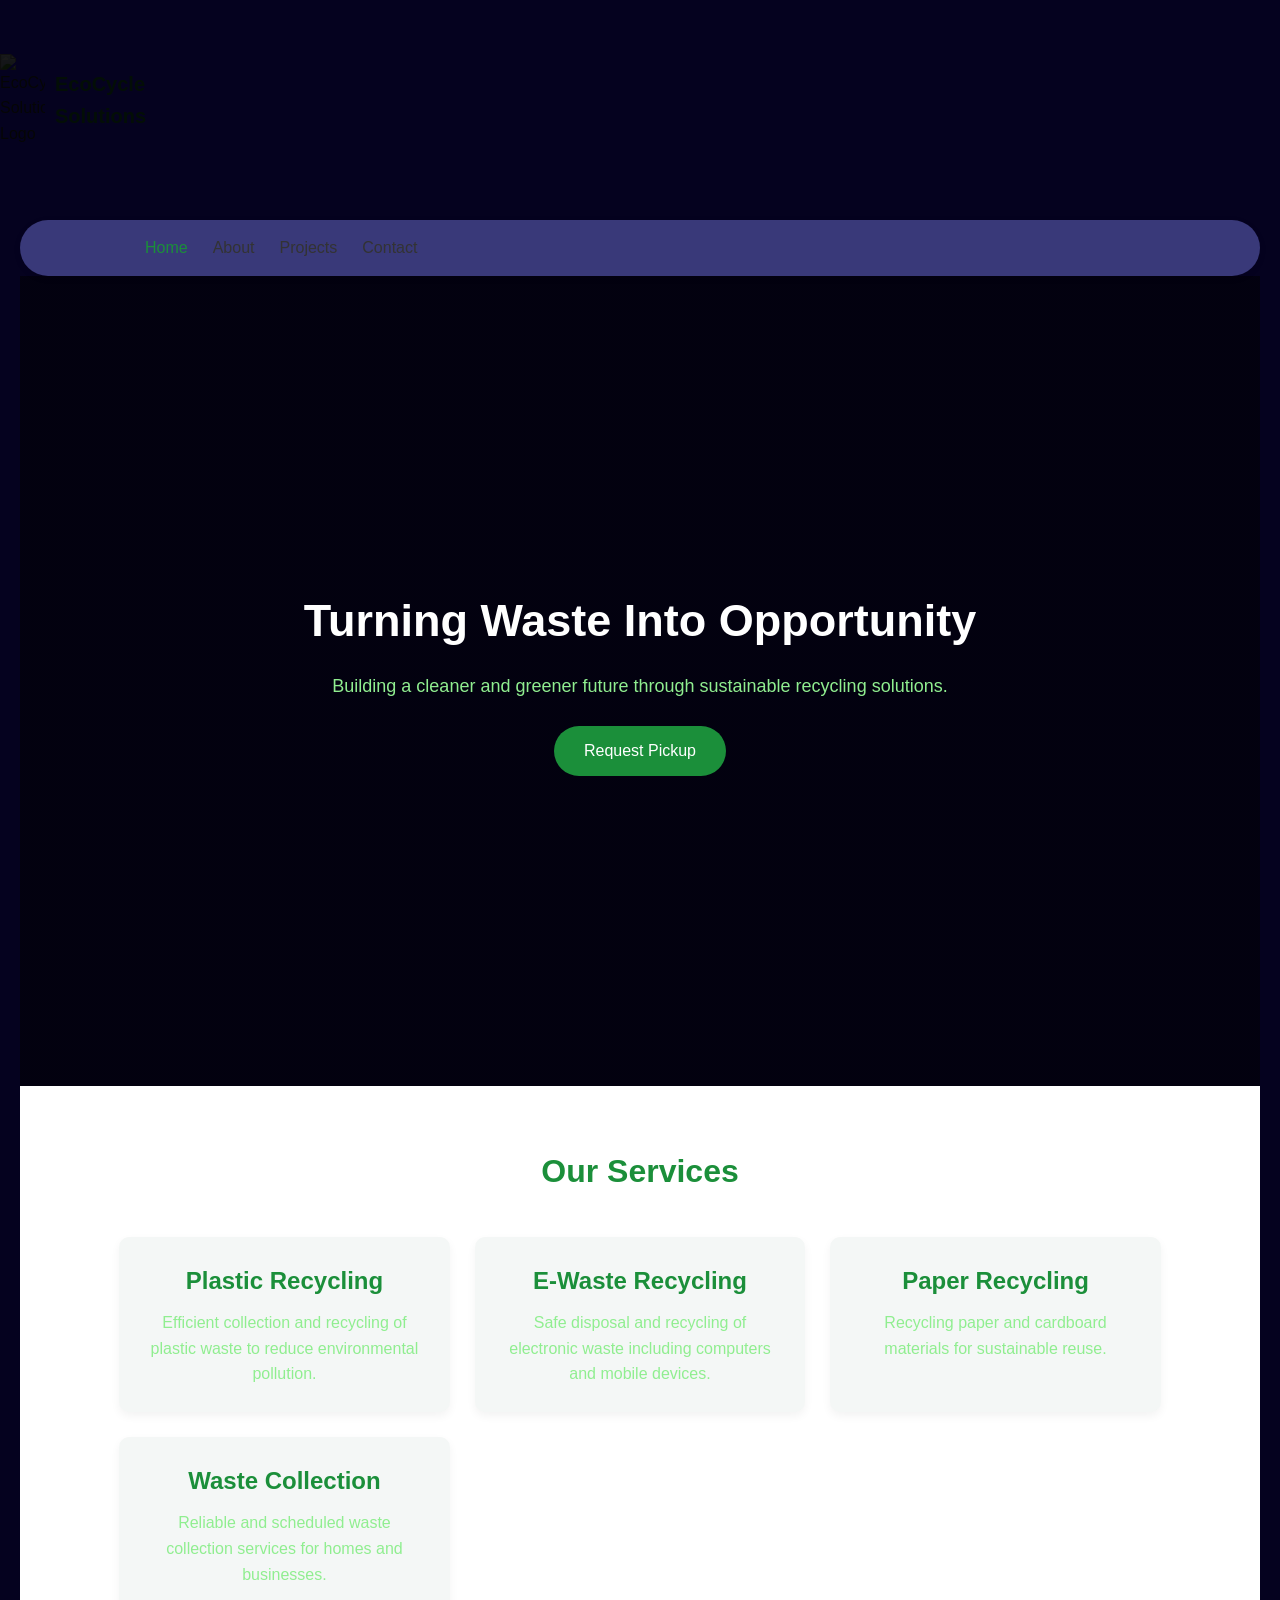
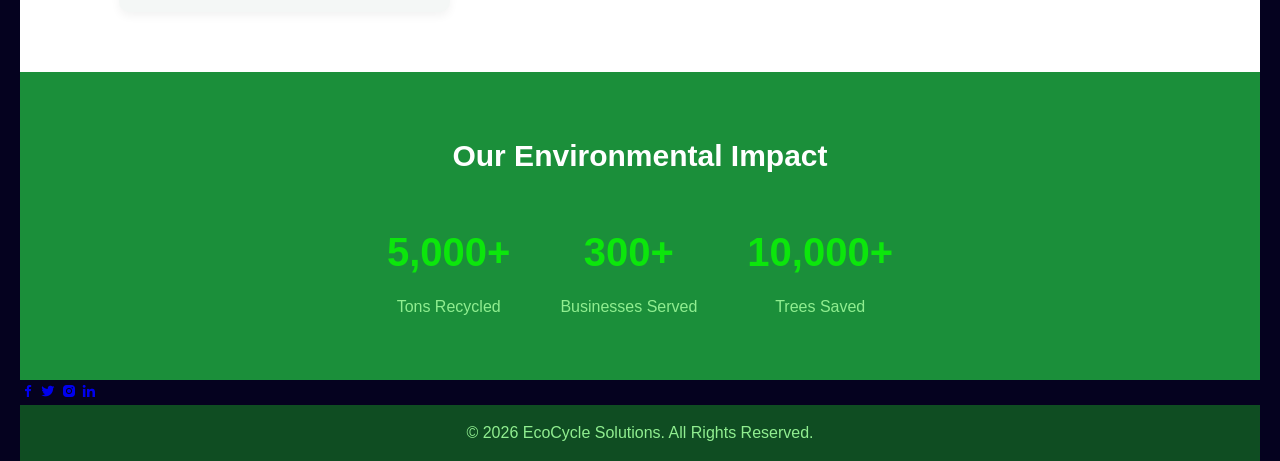
==== index.html @ cea78b7d "Ecocycle solutions group website" ====
<!DOCTYPE html>
<html lang="en">
    <head>
        <meta charset="UTF-8">
    <title>EcoCycle Solutions | Home</title>
    <meta name="viewport" content="width=device-width, initial-scale=1.0">
<link rel="stylesheet" href="style.css">
 <link href="https://unpkg.com/boxicons@2.1.4/css/boxicons.min.css" rel="stylesheet">
    <link rel="stylesheet" href="style.css">
    </head>
<Body>
     <div class="logo">
            <img src="logo.png" alt="EcoCycle Solutions Logo">
            <h1>EcoCycle Solutions</h1>
        </div>
        <header>
    <nav>
            <ul>
                <li><a href="index.html" class="active">Home</a></li>
                <li><a href="about.html">About</a></li>
                <li><a href="projects.html">Projects</a></li>
                <li><a href="contact.html">Contact</a></li>
            </ul>
        </nav>
     </header>
       <main>
          <section class="hero">
        <div class="hero-content">
            <h2>Turning Waste Into Opportunity</h2>
            <p>Building a cleaner and greener future through sustainable recycling solutions.</p>
            <a href="contact.html" class="btn">Request Pickup</a>
        </div>
    </section>

    <!-- Services Section -->
    <section class="services">
        <h2>Our Services</h2>
        <div class="service-container">

            <div class="service-card">
                <h3>Plastic Recycling</h3>
                <p>Efficient collection and recycling of plastic waste to reduce environmental pollution.</p>
            </div>

            <div class="service-card">
                <h3>E-Waste Recycling</h3>
                <p>Safe disposal and recycling of electronic waste including computers and mobile devices.</p>
            </div>

            <div class="service-card">
                <h3>Paper Recycling</h3>
                <p>Recycling paper and cardboard materials for sustainable reuse.</p>
            </div>

            <div class="service-card">
                <h3>Waste Collection</h3>
                <p>Reliable and scheduled waste collection services for homes and businesses.</p>
            </div>

        </div>
    </section>

    <!-- Impact Section -->
    <section class="impact">
        <h2>Our Environmental Impact</h2>
        <div class="impact-stats">
            <div>
                <h3>5,000+</h3>
                <p>Tons Recycled</p>
            </div>

            <div>
                <h3>300+</h3>
                <p>Businesses Served</p>
            </div>

            <div>
                <h3>10,000+</h3>
                <p>Trees Saved</p>
            </div>
        </div>
    </section>

                    
                <div class="social-media">
                    <a href="#"><i class='bx bxl-facebook'></i></a>
                      <a href="#"><i class='bx bxl-twitter'></i></a>
                        <a href="#"><i class='bx bxl-instagram-alt'></i></a>
                          <a href="#"><i class='bx bxl-linkedin'></i></a>
                
  <footer>
        <p>&copy; 2026 EcoCycle Solutions. All Rights Reserved.</p>
    </footer>                    
            </section>

            


        </main>
    
</Body>
</html>
---- style.css ----
/* Reset */
* {
    margin: 0;
    padding: 0;
    box-sizing: border-box;
    font-family: 'Segoe UI', sans-serif;
}

/* Body */
body {
    line-height: 1.6;
    background-color: #f4f7f6;
    color: #333;
}

/* Header */
header {
    display: flex;
    justify-content: space-between;
    align-items: center;
    padding: 15px 8%;
    background: #ffffff;
    box-shadow: 0 2px 8px rgba(0,0,0,0.05);
    position: sticky;
    top: 0;
    z-index: 1000;
}

.logo {
    display: flex;
    align-items: center;
}

.logo img {
    width: 45px;
    margin-right: 10px;
}

.logo h1 {
    font-size: 20px;
    color: #1b8f3a;
}

nav ul {
    list-style: none;
    display: flex;
}

nav ul li {
    margin-left: 25px;
}

nav ul li a {
    text-decoration: none;
    color: #333;
    font-weight: 500;
    transition: 0.3s;
}

nav ul li a:hover,
nav ul li a.active {
    color: #1b8f3a;
}

/* Hero Section */
.hero {
    height: 90vh;
    background: linear-gradient(rgba(0,0,0,0.5), rgba(0,0,0,0.5)),
                url('https://images.unsplash.com/photo-1581091870627-3b5de7a63a3d') center/cover no-repeat;
    display: flex;
    justify-content: center;
    align-items: center;
    text-align: center;
    color: white;
    padding: 20px;
}

.hero-content h2 {
    font-size: 45px;
    margin-bottom: 15px;
}

.hero-content p {
    font-size: 18px;
    margin-bottom: 25px;
}

.btn {
    display: inline-block;
    padding: 12px 30px;
    background: #1b8f3a;
    color: white;
    text-decoration: none;
    border-radius: 30px;
    transition: 0.3s;
}

.btn:hover {
    background: #14692b;
}

/* Services */
.services {
    padding: 60px 8%;
    text-align: center;
    background: #ffffff;
}

.services h2 {
    margin-bottom: 40px;
    font-size: 32px;
    color: #1b8f3a;
}

.service-container {
    display: grid;
    grid-template-columns: repeat(auto-fit, minmax(250px, 1fr));
    gap: 25px;
}

.service-card {
    background: #f4f7f6;
    padding: 25px;
    border-radius: 10px;
    transition: 0.3s;
    box-shadow: 0 4px 10px rgba(0,0,0,0.05);
}

.service-card:hover {
    transform: translateY(-8px);
}

.service-card h3 {
    margin-bottom: 10px;
    color: #1b8f3a;
}

.impact {
    padding: 60px 8%;
    background: #1b8f3a;
    color: white;
    text-align: center;
}

.impact h2 {
    margin-bottom: 40px;
    font-size: 30px;
}

.impact-stats {
    display: flex;
    justify-content: center;
    gap: 50px;
    flex-wrap: wrap;
}

.impact-stats div h3 {
    font-size: 40px;
    margin-bottom: 10px;
}

footer {
    background: #0f4d22;
    color: white;
    text-align: center;
    padding: 15px;
}

@media (max-width: 768px) {
    .hero-content h2 {
        font-size: 30px;
    }

    header {
        flex-direction: column;
    }

    nav ul {
        margin-top: 10px;
    }

    .impact-stats {
        flex-direction: column;
        gap: 25px;
    }
}
*{
    font-family: sans-serif;
}
body{
    background-color: rgb(5, 2, 31);
}
main{
    margin-left: 20px;
    margin-right: 20px;
}
.logo{
    width: 200px;
    height: 200px;
transition: all 0.5ms ease-in-out;
filter: brightness(10%);
}
.logo:hover{
    size-adjust: 50cm;
    filter: brightness(200%);

}
nav{
    display: flex;
    align-items: center;
    margin-right: 50px;
    margin-left: 50px;
    gap: 20px;

}

header{
    display: flex;
    justify-content: space-between;
    align-items: center;
    background-color: rgb(57, 57, 121);
    margin-right: 20px;
    margin-left: 20px;
    margin-top: 20px;
    border-radius: 40px;
    padding-left: 50px;
    padding-right: 50px;


}
.nav{
    color: rgb(8, 199, 224);
    text-decoration: none;
    transition: all 0.4s ease-in-out;


}
.contact-button:hover{
    background-color: rgb(23, 126, 211);
}
.contact-button{
    background-color: rgb(211, 25, 164);
    color:rgb(4, 16, 51);
    padding: 10px 20px;
    border-radius: 10px;
    text-decoration: none;
    transition: all 0.5s ease-in-out;
}
.nav:hover{
    text-decoration: solid;
border-radius: 10px;
padding-right: 20px;
padding-left: 20px;
}
#menu-icon{
    font-size: 3.6rem;
    color: var(--text-color);
    display: none;
}

 #projects-title{
    color: rgb(138, 177, 67);
    text-align: center;
    margin-top: 50px;
    font-size: 3rem;
    font-weight: 20px;
}

h3{
    color: rgb(12, 230, 12);
    font-size: 1.5rem;
}

p{
    color: lightgreen;
}

.project-image{
    border-radius: 500px;
    width: 20vw;
    float:left;
    margin-right: 10px;
}

.project-content{
    display: flex;
    flex-direction: row;
}

.project-card{
    border: 5px solid transparent;
    border-color: green;
    margin: 30px;
    background-color: darkgray;
    border-radius: 50px;
    padding: 15px;
}

.project-card:hover{
    transform: scale(1.05);
    box-shadow: 0 10px 20px 0 rgba(0, 255, 0, 0.5);
    cursor: pointer;
    transition: all 0.3s ease-in-out;
    background-color: green;
    p{
        color: white;
    }
    h3{
        color: white;
    }
}
---- style.css ----
/* Reset */
* {
    margin: 0;
    padding: 0;
    box-sizing: border-box;
    font-family: 'Segoe UI', sans-serif;
}

/* Body */
body {
    line-height: 1.6;
    background-color: #f4f7f6;
    color: #333;
}

/* Header */
header {
    display: flex;
    justify-content: space-between;
    align-items: center;
    padding: 15px 8%;
    background: #ffffff;
    box-shadow: 0 2px 8px rgba(0,0,0,0.05);
    position: sticky;
    top: 0;
    z-index: 1000;
}

.logo {
    display: flex;
    align-items: center;
}

.logo img {
    width: 45px;
    margin-right: 10px;
}

.logo h1 {
    font-size: 20px;
    color: #1b8f3a;
}

nav ul {
    list-style: none;
    display: flex;
}

nav ul li {
    margin-left: 25px;
}

nav ul li a {
    text-decoration: none;
    color: #333;
    font-weight: 500;
    transition: 0.3s;
}

nav ul li a:hover,
nav ul li a.active {
    color: #1b8f3a;
}

/* Hero Section */
.hero {
    height: 90vh;
    background: linear-gradient(rgba(0,0,0,0.5), rgba(0,0,0,0.5)),
                url('https://images.unsplash.com/photo-1581091870627-3b5de7a63a3d') center/cover no-repeat;
    display: flex;
    justify-content: center;
    align-items: center;
    text-align: center;
    color: white;
    padding: 20px;
}

.hero-content h2 {
    font-size: 45px;
    margin-bottom: 15px;
}

.hero-content p {
    font-size: 18px;
    margin-bottom: 25px;
}

.btn {
    display: inline-block;
    padding: 12px 30px;
    background: #1b8f3a;
    color: white;
    text-decoration: none;
    border-radius: 30px;
    transition: 0.3s;
}

.btn:hover {
    background: #14692b;
}

/* Services */
.services {
    padding: 60px 8%;
    text-align: center;
    background: #ffffff;
}

.services h2 {
    margin-bottom: 40px;
    font-size: 32px;
    color: #1b8f3a;
}

.service-container {
    display: grid;
    grid-template-columns: repeat(auto-fit, minmax(250px, 1fr));
    gap: 25px;
}

.service-card {
    background: #f4f7f6;
    padding: 25px;
    border-radius: 10px;
    transition: 0.3s;
    box-shadow: 0 4px 10px rgba(0,0,0,0.05);
}

.service-card:hover {
    transform: translateY(-8px);
}

.service-card h3 {
    margin-bottom: 10px;
    color: #1b8f3a;
}

.impact {
    padding: 60px 8%;
    background: #1b8f3a;
    color: white;
    text-align: center;
}

.impact h2 {
    margin-bottom: 40px;
    font-size: 30px;
}

.impact-stats {
    display: flex;
    justify-content: center;
    gap: 50px;
    flex-wrap: wrap;
}

.impact-stats div h3 {
    font-size: 40px;
    margin-bottom: 10px;
}

footer {
    background: #0f4d22;
    color: white;
    text-align: center;
    padding: 15px;
}

@media (max-width: 768px) {
    .hero-content h2 {
        font-size: 30px;
    }

    header {
        flex-direction: column;
    }

    nav ul {
        margin-top: 10px;
    }

    .impact-stats {
        flex-direction: column;
        gap: 25px;
    }
}
*{
    font-family: sans-serif;
}
body{
    background-color: rgb(5, 2, 31);
}
main{
    margin-left: 20px;
    margin-right: 20px;
}
.logo{
    width: 200px;
    height: 200px;
transition: all 0.5ms ease-in-out;
filter: brightness(10%);
}
.logo:hover{
    size-adjust: 50cm;
    filter: brightness(200%);

}
nav{
    display: flex;
    align-items: center;
    margin-right: 50px;
    margin-left: 50px;
    gap: 20px;

}

header{
    display: flex;
    justify-content: space-between;
    align-items: center;
    background-color: rgb(57, 57, 121);
    margin-right: 20px;
    margin-left: 20px;
    margin-top: 20px;
    border-radius: 40px;
    padding-left: 50px;
    padding-right: 50px;


}
.nav{
    color: rgb(8, 199, 224);
    text-decoration: none;
    transition: all 0.4s ease-in-out;


}
.contact-button:hover{
    background-color: rgb(23, 126, 211);
}
.contact-button{
    background-color: rgb(211, 25, 164);
    color:rgb(4, 16, 51);
    padding: 10px 20px;
    border-radius: 10px;
    text-decoration: none;
    transition: all 0.5s ease-in-out;
}
.nav:hover{
    text-decoration: solid;
border-radius: 10px;
padding-right: 20px;
padding-left: 20px;
}
#menu-icon{
    font-size: 3.6rem;
    color: var(--text-color);
    display: none;
}

 #projects-title{
    color: rgb(138, 177, 67);
    text-align: center;
    margin-top: 50px;
    font-size: 3rem;
    font-weight: 20px;
}

h3{
    color: rgb(12, 230, 12);
    font-size: 1.5rem;
}

p{
    color: lightgreen;
}

.project-image{
    border-radius: 500px;
    width: 20vw;
    float:left;
    margin-right: 10px;
}

.project-content{
    display: flex;
    flex-direction: row;
}

.project-card{
    border: 5px solid transparent;
    border-color: green;
    margin: 30px;
    background-color: darkgray;
    border-radius: 50px;
    padding: 15px;
}

.project-card:hover{
    transform: scale(1.05);
    box-shadow: 0 10px 20px 0 rgba(0, 255, 0, 0.5);
    cursor: pointer;
    transition: all 0.3s ease-in-out;
    background-color: green;
    p{
        color: white;
    }
    h3{
        color: white;
    }
}
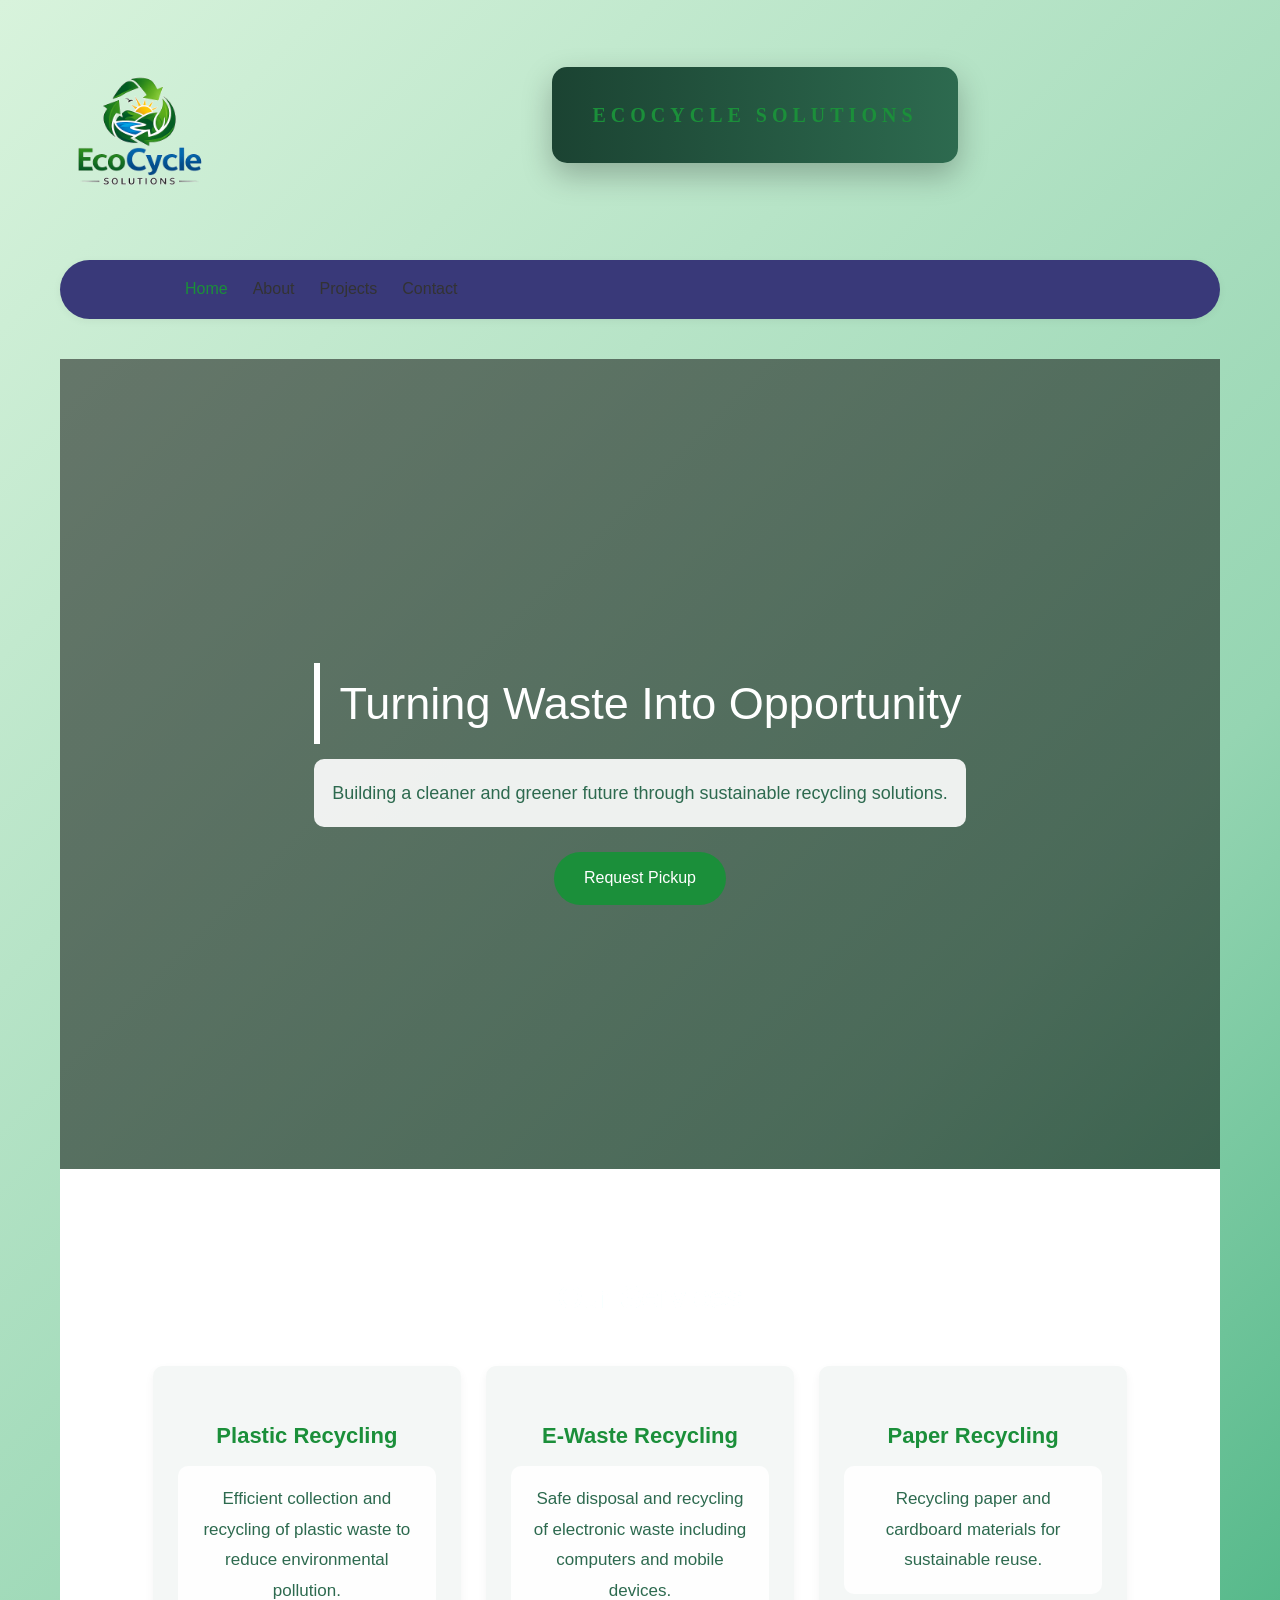
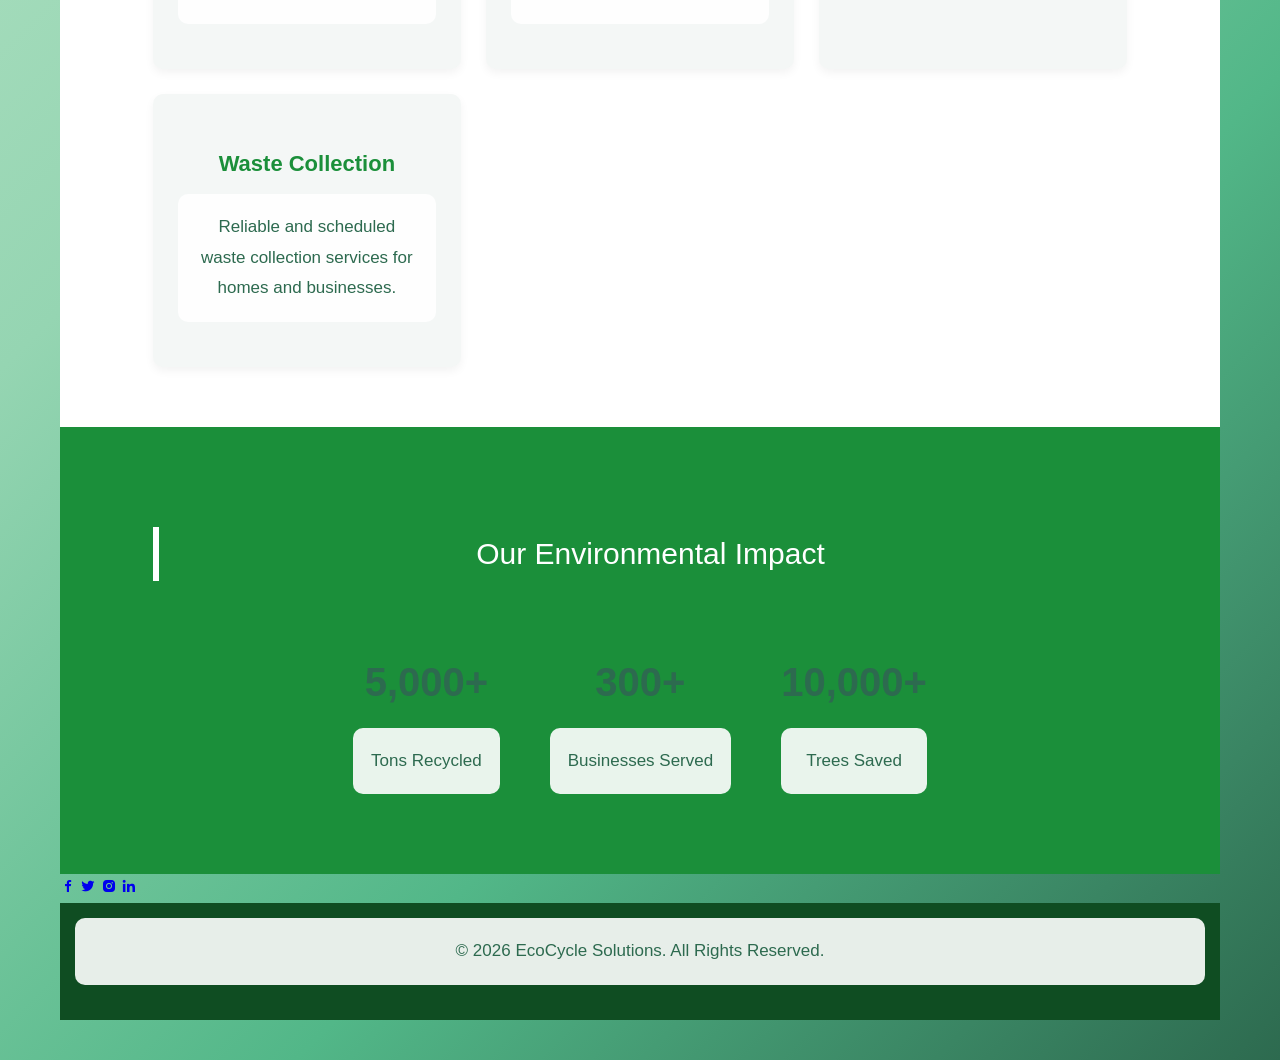
==== commit 88053c5d: "commit" ====
--- a/index.html
+++ b/index.html
@@ -1,3 +1,4 @@
+<!--Stanley Okello-->
 <!DOCTYPE html>
 <html lang="en">
     <head>
@@ -87,11 +88,13 @@
                       <a href="#"><i class='bx bxl-twitter'></i></a>
                         <a href="#"><i class='bx bxl-instagram-alt'></i></a>
                           <a href="#"><i class='bx bxl-linkedin'></i></a>
+                </div>
                 
   <footer>
         <p>&copy; 2026 EcoCycle Solutions. All Rights Reserved.</p>
     </footer>                    
             </section>
+
 
             
 
--- a/style.css
+++ b/style.css
@@ -24,6 +24,7 @@
     position: sticky;
     top: 0;
     z-index: 1000;
+    margin-bottom: 40px;
 }
 
 .logo {
@@ -32,8 +33,9 @@
 }
 
 .logo img {
-    width: 45px;
-    margin-right: 10px;
+    width: 200px;
+    height: 200px;
+    margin-right: 30px;
 }
 
 .logo h1 {
@@ -194,17 +196,11 @@
     margin-left: 20px;
     margin-right: 20px;
 }
-.logo{
-    width: 200px;
-    height: 200px;
-transition: all 0.5ms ease-in-out;
-filter: brightness(10%);
-}
-.logo:hover{
-    size-adjust: 50cm;
-    filter: brightness(200%);
-
-}
+
+
+
+
+
 nav{
     display: flex;
     align-items: center;
@@ -307,5 +303,162 @@
     }
     h3{
         color: white;
-    }
-}+ 
+    }
+}
+img {
+    max-width: 320px;
+
+}
+
+.wrapper {
+    margin: 150px auto;
+    width: 70%;
+}
+
+body {
+    text-decoration: none;
+    /* background-color: darkgreen; */
+    font-family: Cambria, Cochin, Georgia, Times, 'Times New Roman', serif;
+}
+
+h2 {
+    font-size: larger;
+    font-weight: 200;
+    filter: brightness(10);
+
+}
+
+h2 :hover {
+    filter: brightness(20);
+    animation: 1s ease-in-out;
+}
+
+.speaker {
+    margin-top: 10px;
+    font-style: italic;
+    color: #555;
+}
+
+h1 {
+    font-family: Georgia, 'Times New Roman', Times, serif;
+    font-size: 2.5em;
+    color: #333;
+
+
+}
+
+.container {
+    display: flex;
+    gap: 20px;
+    margin-top: 20px;
+    width: 100%;
+    /* padding: 5px; */
+    border: 1px solid black;
+    margin: 0 auto;
+}
+
+.image {
+    height: 250px;
+}
+
+@import url('https://fonts.googleapis.com/css2?family=Poppins:wght@300;500;700;900&display=swap');
+
+body {
+    font-family: 'Poppins', sans-serif;
+    margin: 0;
+    padding: 40px;
+    line-height: 1.8;
+    color: #1b4332;
+
+    background: linear-gradient(135deg,
+            #d8f3dc 0%,
+            #b7e4c7 25%,
+            #95d5b2 50%,
+            #52b788 75%,
+            #2d6a4f 100%);
+
+    min-height: 100vh;
+}
+
+h1 {
+    font-size: 60px;
+    font-weight: 900;
+    text-align: center;
+    text-transform: uppercase;
+    letter-spacing: 5px;
+    color: #ffffff;
+
+    background: linear-gradient(to right, #1b4332, #2d6a4f);
+    padding: 30px 40px;
+    border-radius: 15px;
+    box-shadow: 0 12px 30px rgba(0, 0, 0, 0.25);
+
+    width: fit-content;
+    margin: 0 auto 50px auto;
+}
+
+h2 {
+    color: #1b4332;
+    font-size: 30px;
+    margin-top: 40px;
+    border-left: 6px solid #2d6a4f;
+    padding-left: 15px;
+}
+
+h3 {
+    color: #2d6a4f;
+    font-size: 22px;
+    margin-top: 25px;
+}
+
+p {
+    font-size: 17px;
+    background-color: rgba(255, 255, 255, 0.9);
+    color: #2d6a4f;
+    padding: 18px;
+    border-radius: 10px;
+    margin-bottom: 20px;
+}
+
+h1,
+h2,
+h3,
+p {
+    transition: all 0.3s ease;
+}
+
+h1:hover {
+    transform: scale(1.05);
+    background: linear-gradient(to right, blue, #2d6a4f);
+    box-shadow: 0 18px 40px rgba(0, 0, 0, 0.35);
+    cursor: pointer;
+}
+
+h2:hover {
+    color: #ffffff;
+    background-color: linear-gradient(to right, blue, #2d6a4f);
+    padding-left: 20px;
+    transform: translateY(-5px);
+    box-shadow: 0 10px 25px rgba(0, 0, 0, 0.15);
+} border-radius: 8px;
+    transform: scale(1.05);
+    background: linear-gradient(to right, blue, #2d6a4f);
+    box-shadow: 0 18px 40px rgba(0, 0, 0, 0.35);
+    cursor: pointer;
+
+}
+
+h3:hover {
+    color: #40916c;
+    transform: translateX(8px);
+}
+
+p:hover {
+    background-color: #f0fff4;
+}
+/* .social-media{
+    size: 50px;
+    gap: 20px;
+} */
+   
--- a/style.css
+++ b/style.css
@@ -24,6 +24,7 @@
     position: sticky;
     top: 0;
     z-index: 1000;
+    margin-bottom: 40px;
 }
 
 .logo {
@@ -32,8 +33,9 @@
 }
 
 .logo img {
-    width: 45px;
-    margin-right: 10px;
+    width: 200px;
+    height: 200px;
+    margin-right: 30px;
 }
 
 .logo h1 {
@@ -194,17 +196,11 @@
     margin-left: 20px;
     margin-right: 20px;
 }
-.logo{
-    width: 200px;
-    height: 200px;
-transition: all 0.5ms ease-in-out;
-filter: brightness(10%);
-}
-.logo:hover{
-    size-adjust: 50cm;
-    filter: brightness(200%);
-
-}
+
+
+
+
+
 nav{
     display: flex;
     align-items: center;
@@ -307,5 +303,162 @@
     }
     h3{
         color: white;
-    }
-}+ 
+    }
+}
+img {
+    max-width: 320px;
+
+}
+
+.wrapper {
+    margin: 150px auto;
+    width: 70%;
+}
+
+body {
+    text-decoration: none;
+    /* background-color: darkgreen; */
+    font-family: Cambria, Cochin, Georgia, Times, 'Times New Roman', serif;
+}
+
+h2 {
+    font-size: larger;
+    font-weight: 200;
+    filter: brightness(10);
+
+}
+
+h2 :hover {
+    filter: brightness(20);
+    animation: 1s ease-in-out;
+}
+
+.speaker {
+    margin-top: 10px;
+    font-style: italic;
+    color: #555;
+}
+
+h1 {
+    font-family: Georgia, 'Times New Roman', Times, serif;
+    font-size: 2.5em;
+    color: #333;
+
+
+}
+
+.container {
+    display: flex;
+    gap: 20px;
+    margin-top: 20px;
+    width: 100%;
+    /* padding: 5px; */
+    border: 1px solid black;
+    margin: 0 auto;
+}
+
+.image {
+    height: 250px;
+}
+
+@import url('https://fonts.googleapis.com/css2?family=Poppins:wght@300;500;700;900&display=swap');
+
+body {
+    font-family: 'Poppins', sans-serif;
+    margin: 0;
+    padding: 40px;
+    line-height: 1.8;
+    color: #1b4332;
+
+    background: linear-gradient(135deg,
+            #d8f3dc 0%,
+            #b7e4c7 25%,
+            #95d5b2 50%,
+            #52b788 75%,
+            #2d6a4f 100%);
+
+    min-height: 100vh;
+}
+
+h1 {
+    font-size: 60px;
+    font-weight: 900;
+    text-align: center;
+    text-transform: uppercase;
+    letter-spacing: 5px;
+    color: #ffffff;
+
+    background: linear-gradient(to right, #1b4332, #2d6a4f);
+    padding: 30px 40px;
+    border-radius: 15px;
+    box-shadow: 0 12px 30px rgba(0, 0, 0, 0.25);
+
+    width: fit-content;
+    margin: 0 auto 50px auto;
+}
+
+h2 {
+    color: #1b4332;
+    font-size: 30px;
+    margin-top: 40px;
+    border-left: 6px solid #2d6a4f;
+    padding-left: 15px;
+}
+
+h3 {
+    color: #2d6a4f;
+    font-size: 22px;
+    margin-top: 25px;
+}
+
+p {
+    font-size: 17px;
+    background-color: rgba(255, 255, 255, 0.9);
+    color: #2d6a4f;
+    padding: 18px;
+    border-radius: 10px;
+    margin-bottom: 20px;
+}
+
+h1,
+h2,
+h3,
+p {
+    transition: all 0.3s ease;
+}
+
+h1:hover {
+    transform: scale(1.05);
+    background: linear-gradient(to right, blue, #2d6a4f);
+    box-shadow: 0 18px 40px rgba(0, 0, 0, 0.35);
+    cursor: pointer;
+}
+
+h2:hover {
+    color: #ffffff;
+    background-color: linear-gradient(to right, blue, #2d6a4f);
+    padding-left: 20px;
+    transform: translateY(-5px);
+    box-shadow: 0 10px 25px rgba(0, 0, 0, 0.15);
+} border-radius: 8px;
+    transform: scale(1.05);
+    background: linear-gradient(to right, blue, #2d6a4f);
+    box-shadow: 0 18px 40px rgba(0, 0, 0, 0.35);
+    cursor: pointer;
+
+}
+
+h3:hover {
+    color: #40916c;
+    transform: translateX(8px);
+}
+
+p:hover {
+    background-color: #f0fff4;
+}
+/* .social-media{
+    size: 50px;
+    gap: 20px;
+} */
+   
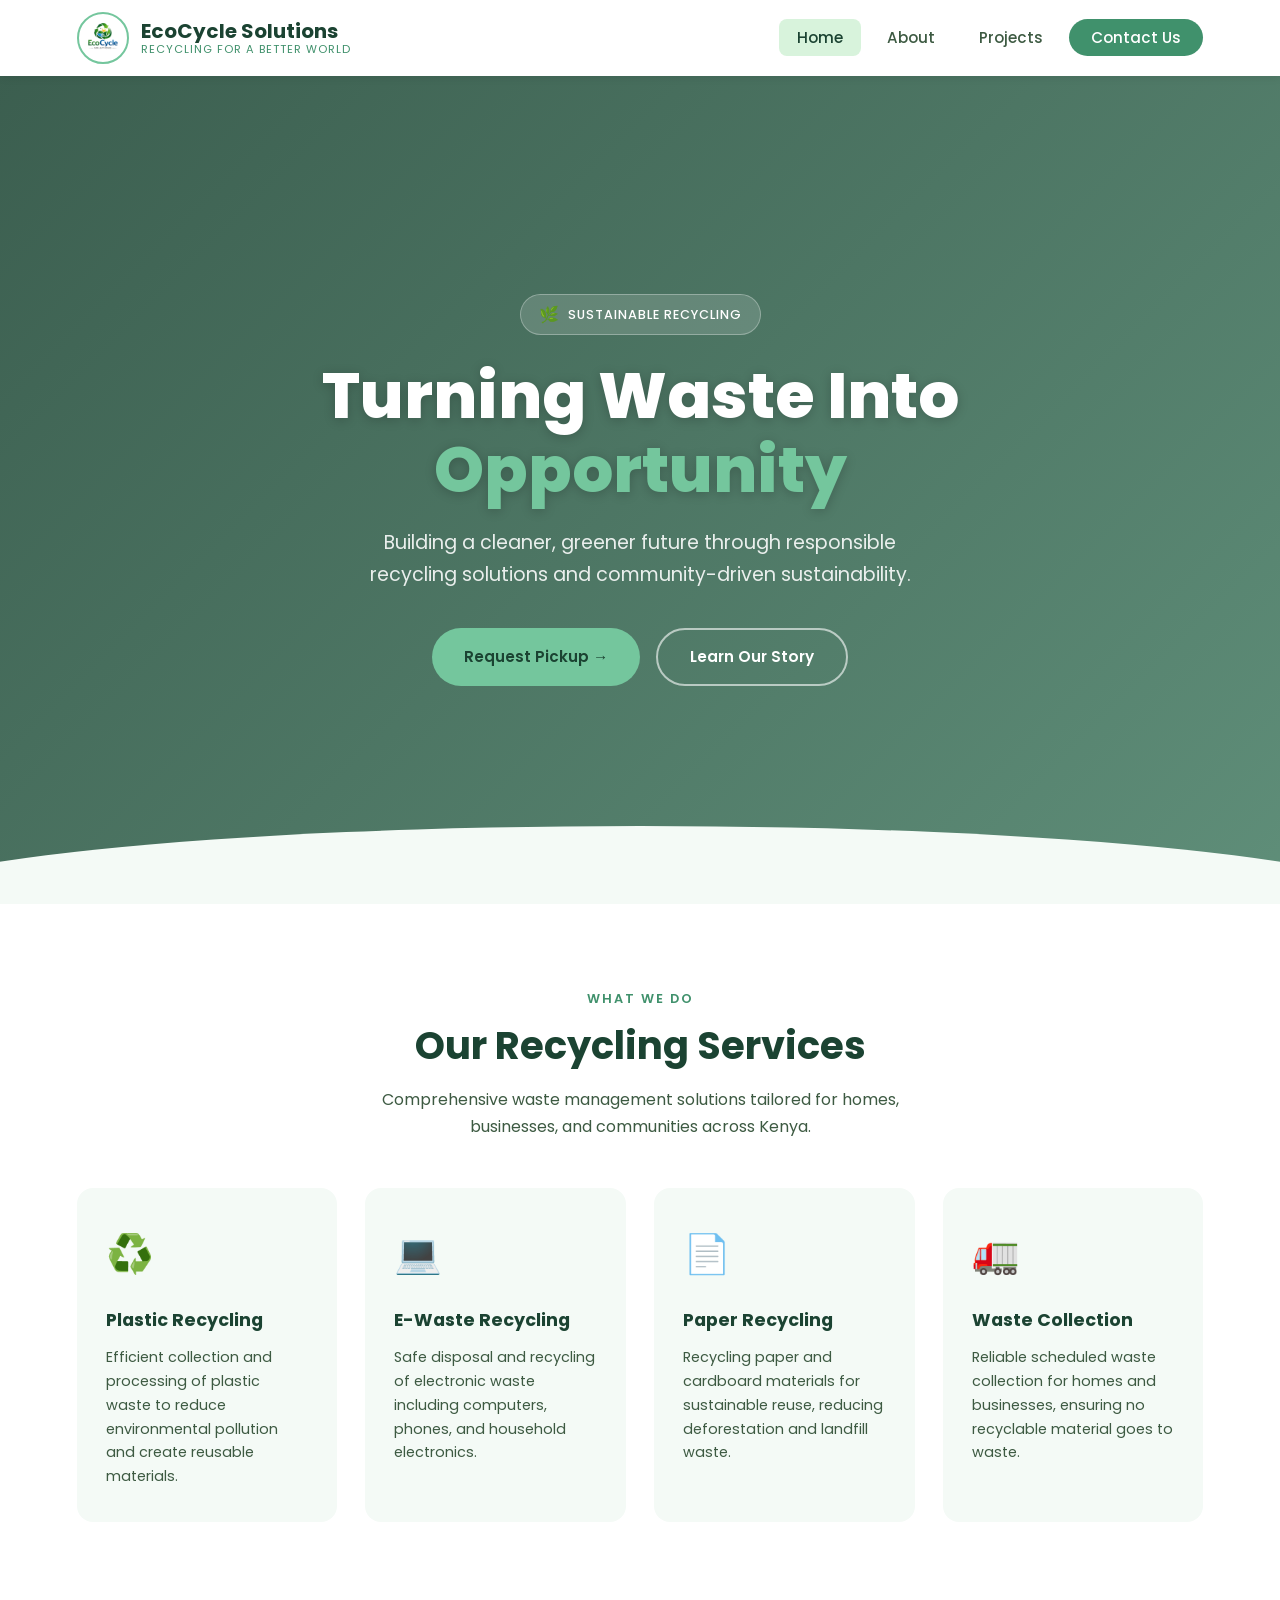
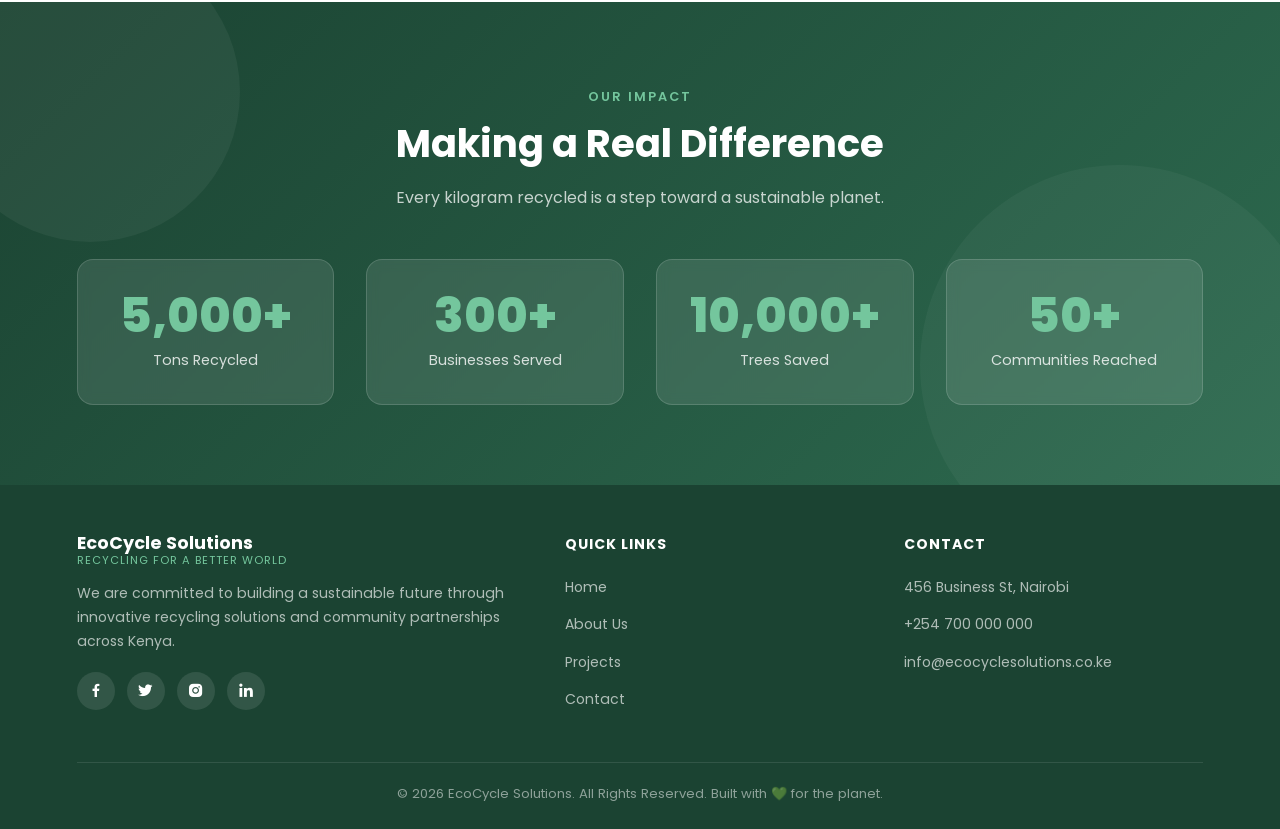
==== commit e32f618d: "feat: modernize website layout and structure with updated navigation and responsive design across al" ====
--- a/index.html
+++ b/index.html
@@ -1,105 +1,167 @@
-<!--Stanley Okello-->
 <!DOCTYPE html>
 <html lang="en">
-    <head>
-        <meta charset="UTF-8">
-    <title>EcoCycle Solutions | Home</title>
-    <meta name="viewport" content="width=device-width, initial-scale=1.0">
-<link rel="stylesheet" href="style.css">
- <link href="https://unpkg.com/boxicons@2.1.4/css/boxicons.min.css" rel="stylesheet">
-    <link rel="stylesheet" href="style.css">
-    </head>
-<Body>
-     <div class="logo">
-            <img src="logo.png" alt="EcoCycle Solutions Logo">
-            <h1>EcoCycle Solutions</h1>
-        </div>
-        <header>
-    <nav>
-            <ul>
-                <li><a href="index.html" class="active">Home</a></li>
-                <li><a href="about.html">About</a></li>
-                <li><a href="projects.html">Projects</a></li>
-                <li><a href="contact.html">Contact</a></li>
-            </ul>
-        </nav>
-     </header>
-       <main>
-          <section class="hero">
-        <div class="hero-content">
-            <h2>Turning Waste Into Opportunity</h2>
-            <p>Building a cleaner and greener future through sustainable recycling solutions.</p>
-            <a href="contact.html" class="btn">Request Pickup</a>
-        </div>
-    </section>
+<head>
+  <meta charset="UTF-8">
+  <meta name="viewport" content="width=device-width, initial-scale=1.0">
+  <meta name="description" content="EcoCycle Solutions — Building a cleaner, greener future through responsible recycling and sustainable waste management in Kenya.">
+  <title>EcoCycle Solutions | Home</title>
+  <link rel="stylesheet" href="style.css">
+  <link href="https://unpkg.com/boxicons@2.1.4/css/boxicons.min.css" rel="stylesheet">
+</head>
+<body>
 
-    <!-- Services Section -->
-    <section class="services">
-        <h2>Our Services</h2>
-        <div class="service-container">
+<!-- ===== HEADER ===== -->
+<header>
+  <div class="nav-container">
+    <div class="logo">
+      <img src="logo.png" alt="EcoCycle Solutions Logo">
+      <div class="logo-text">EcoCycle Solutions<span>Recycling for a better world</span></div>
+    </div>
 
-            <div class="service-card">
-                <h3>Plastic Recycling</h3>
-                <p>Efficient collection and recycling of plastic waste to reduce environmental pollution.</p>
-            </div>
+    <button class="hamburger" id="hamburger" aria-label="Toggle menu">
+      <span></span><span></span><span></span>
+    </button>
 
-            <div class="service-card">
-                <h3>E-Waste Recycling</h3>
-                <p>Safe disposal and recycling of electronic waste including computers and mobile devices.</p>
-            </div>
+    <nav id="main-nav">
+      <ul>
+        <li><a href="index.html" class="active">Home</a></li>
+        <li><a href="about.html">About</a></li>
+        <li><a href="projects.html">Projects</a></li>
+        <li><a href="contact.html" class="btn-nav">Contact Us</a></li>
+      </ul>
+    </nav>
+  </div>
+</header>
 
-            <div class="service-card">
-                <h3>Paper Recycling</h3>
-                <p>Recycling paper and cardboard materials for sustainable reuse.</p>
-            </div>
+<!-- ===== HERO ===== -->
+<section class="hero">
+  <div class="hero-content">
+    <div class="hero-badge">Sustainable Recycling</div>
+    <h1>Turning Waste Into <em>Opportunity</em></h1>
+    <p>Building a cleaner, greener future through responsible recycling solutions and community-driven sustainability.</p>
+    <div class="hero-actions">
+      <a href="contact.html" class="btn btn-primary">Request Pickup &rarr;</a>
+      <a href="about.html" class="btn btn-outline">Learn Our Story</a>
+    </div>
+  </div>
+</section>
 
-            <div class="service-card">
-                <h3>Waste Collection</h3>
-                <p>Reliable and scheduled waste collection services for homes and businesses.</p>
-            </div>
+<!-- ===== SERVICES ===== -->
+<section class="services">
+  <div class="section-header">
+    <span class="section-label">What We Do</span>
+    <h2 class="section-title">Our Recycling Services</h2>
+    <p class="section-subtitle">Comprehensive waste management solutions tailored for homes, businesses, and communities across Kenya.</p>
+  </div>
 
-        </div>
-    </section>
+  <div class="service-grid">
+    <div class="service-card">
+      <span class="service-icon">♻️</span>
+      <h3>Plastic Recycling</h3>
+      <p>Efficient collection and processing of plastic waste to reduce environmental pollution and create reusable materials.</p>
+    </div>
+    <div class="service-card">
+      <span class="service-icon">💻</span>
+      <h3>E-Waste Recycling</h3>
+      <p>Safe disposal and recycling of electronic waste including computers, phones, and household electronics.</p>
+    </div>
+    <div class="service-card">
+      <span class="service-icon">📄</span>
+      <h3>Paper Recycling</h3>
+      <p>Recycling paper and cardboard materials for sustainable reuse, reducing deforestation and landfill waste.</p>
+    </div>
+    <div class="service-card">
+      <span class="service-icon">🚛</span>
+      <h3>Waste Collection</h3>
+      <p>Reliable scheduled waste collection for homes and businesses, ensuring no recyclable material goes to waste.</p>
+    </div>
+  </div>
+</section>
 
-    <!-- Impact Section -->
-    <section class="impact">
-        <h2>Our Environmental Impact</h2>
-        <div class="impact-stats">
-            <div>
-                <h3>5,000+</h3>
-                <p>Tons Recycled</p>
-            </div>
+<!-- ===== IMPACT ===== -->
+<section class="impact">
+  <div class="section-header">
+    <span class="section-label">Our Impact</span>
+    <h2 class="section-title">Making a Real Difference</h2>
+    <p class="section-subtitle" style="color:rgba(255,255,255,0.75)">Every kilogram recycled is a step toward a sustainable planet.</p>
+  </div>
 
-            <div>
-                <h3>300+</h3>
-                <p>Businesses Served</p>
-            </div>
+  <div class="impact-grid">
+    <div class="stat-card">
+      <div class="number">5,000+</div>
+      <div class="label">Tons Recycled</div>
+    </div>
+    <div class="stat-card">
+      <div class="number">300+</div>
+      <div class="label">Businesses Served</div>
+    </div>
+    <div class="stat-card">
+      <div class="number">10,000+</div>
+      <div class="label">Trees Saved</div>
+    </div>
+    <div class="stat-card">
+      <div class="number">50+</div>
+      <div class="label">Communities Reached</div>
+    </div>
+  </div>
+</section>
 
-            <div>
-                <h3>10,000+</h3>
-                <p>Trees Saved</p>
-            </div>
-        </div>
-    </section>
+<!-- ===== FOOTER ===== -->
+<footer>
+  <div class="footer-grid">
+    <div class="footer-brand">
+      <div class="logo-text">EcoCycle Solutions<span>Recycling for a better world</span></div>
+      <p>We are committed to building a sustainable future through innovative recycling solutions and community partnerships across Kenya.</p>
+      <div class="social-links">
+        <a href="#" class="social-link" aria-label="Facebook"><i class='bx bxl-facebook'></i></a>
+        <a href="#" class="social-link" aria-label="Twitter"><i class='bx bxl-twitter'></i></a>
+        <a href="#" class="social-link" aria-label="Instagram"><i class='bx bxl-instagram-alt'></i></a>
+        <a href="#" class="social-link" aria-label="LinkedIn"><i class='bx bxl-linkedin'></i></a>
+      </div>
+    </div>
 
-                    
-                <div class="social-media">
-                    <a href="#"><i class='bx bxl-facebook'></i></a>
-                      <a href="#"><i class='bx bxl-twitter'></i></a>
-                        <a href="#"><i class='bx bxl-instagram-alt'></i></a>
-                          <a href="#"><i class='bx bxl-linkedin'></i></a>
-                </div>
-                
-  <footer>
-        <p>&copy; 2026 EcoCycle Solutions. All Rights Reserved.</p>
-    </footer>                    
-            </section>
+    <div class="footer-col">
+      <h4>Quick Links</h4>
+      <ul>
+        <li><a href="index.html">Home</a></li>
+        <li><a href="about.html">About Us</a></li>
+        <li><a href="projects.html">Projects</a></li>
+        <li><a href="contact.html">Contact</a></li>
+      </ul>
+    </div>
 
+    <div class="footer-col">
+      <h4>Contact</h4>
+      <ul>
+        <li><a href="#">456 Business St, Nairobi</a></li>
+        <li><a href="tel:+254700000000">+254 700 000 000</a></li>
+        <li><a href="mailto:info@ecocyclesolutions.co.ke">info@ecocyclesolutions.co.ke</a></li>
+      </ul>
+    </div>
+  </div>
 
-            
+  <div class="footer-bottom">
+    <p>&copy; 2026 EcoCycle Solutions. All Rights Reserved. Built with 💚 for the planet.</p>
+  </div>
+</footer>
 
+<script>
+  const hamburger = document.getElementById('hamburger');
+  const nav = document.getElementById('main-nav');
 
-        </main>
-    
-</Body>
+  hamburger.addEventListener('click', () => {
+    hamburger.classList.toggle('open');
+    nav.classList.toggle('open');
+    document.body.style.overflow = nav.classList.contains('open') ? 'hidden' : '';
+  });
+
+  nav.querySelectorAll('a').forEach(link => {
+    link.addEventListener('click', () => {
+      hamburger.classList.remove('open');
+      nav.classList.remove('open');
+      document.body.style.overflow = '';
+    });
+  });
+</script>
+</body>
 </html>
--- a/style.css
+++ b/style.css
@@ -1,464 +1,950 @@
-/* Reset */
-* {
-    margin: 0;
-    padding: 0;
-    box-sizing: border-box;
-    font-family: 'Segoe UI', sans-serif;
-}
-
-/* Body */
+@import url('https://fonts.googleapis.com/css2?family=Poppins:wght@300;400;500;600;700;800;900&display=swap');
+
+/* ===================== RESET & BASE ===================== */
+*, *::before, *::after {
+  margin: 0;
+  padding: 0;
+  box-sizing: border-box;
+}
+
+:root {
+  --green-dark:   #1b4332;
+  --green-mid:    #2d6a4f;
+  --green-main:   #40916c;
+  --green-light:  #74c69d;
+  --green-pale:   #d8f3dc;
+  --white:        #ffffff;
+  --off-white:    #f4faf6;
+  --text-dark:    #1a2e1e;
+  --text-mid:     #3d5a42;
+  --shadow-sm:    0 2px 8px rgba(0,0,0,0.08);
+  --shadow-md:    0 6px 24px rgba(0,0,0,0.12);
+  --shadow-lg:    0 16px 48px rgba(0,0,0,0.18);
+  --radius-sm:    8px;
+  --radius-md:    16px;
+  --radius-lg:    32px;
+  --transition:   all 0.35s cubic-bezier(0.4,0,0.2,1);
+}
+
+html { scroll-behavior: smooth; }
+
 body {
-    line-height: 1.6;
-    background-color: #f4f7f6;
-    color: #333;
-}
-
-/* Header */
+  font-family: 'Poppins', sans-serif;
+  background-color: var(--off-white);
+  color: var(--text-dark);
+  line-height: 1.7;
+  overflow-x: hidden;
+}
+
+img { max-width: 100%; display: block; }
+a  { text-decoration: none; color: inherit; }
+ul { list-style: none; }
+
+/* ===================== HEADER / NAV ===================== */
 header {
-    display: flex;
-    justify-content: space-between;
-    align-items: center;
-    padding: 15px 8%;
-    background: #ffffff;
-    box-shadow: 0 2px 8px rgba(0,0,0,0.05);
-    position: sticky;
-    top: 0;
-    z-index: 1000;
-    margin-bottom: 40px;
+  position: sticky;
+  top: 0;
+  z-index: 1000;
+  background: rgba(255,255,255,0.96);
+  backdrop-filter: blur(12px);
+  box-shadow: var(--shadow-sm);
+}
+
+.nav-container {
+  display: flex;
+  justify-content: space-between;
+  align-items: center;
+  padding: 12px 6%;
+  max-width: 1280px;
+  margin: 0 auto;
 }
 
 .logo {
+  display: flex;
+  align-items: center;
+  gap: 12px;
+}
+
+.logo img {
+  width: 52px;
+  height: 52px;
+  border-radius: 50%;
+  object-fit: cover;
+  border: 2px solid var(--green-light);
+}
+
+.logo-text {
+  font-size: 1.25rem;
+  font-weight: 700;
+  color: var(--green-dark);
+  line-height: 1.2;
+}
+
+.logo-text span {
+  display: block;
+  font-size: 0.7rem;
+  font-weight: 400;
+  color: var(--green-main);
+  letter-spacing: 1px;
+  text-transform: uppercase;
+}
+
+nav ul {
+  display: flex;
+  align-items: center;
+  gap: 8px;
+}
+
+nav ul li a {
+  padding: 8px 18px;
+  border-radius: var(--radius-sm);
+  font-weight: 500;
+  font-size: 0.95rem;
+  color: var(--text-mid);
+  transition: var(--transition);
+}
+
+nav ul li a:hover,
+nav ul li a.active {
+  color: var(--green-dark);
+  background: var(--green-pale);
+}
+
+nav ul li a.btn-nav {
+  background: var(--green-main);
+  color: var(--white);
+  border-radius: var(--radius-lg);
+  padding: 8px 22px;
+}
+
+nav ul li a.btn-nav:hover {
+  background: var(--green-dark);
+  transform: translateY(-2px);
+  box-shadow: 0 4px 16px rgba(64,145,108,0.4);
+}
+
+/* Hamburger */
+.hamburger {
+  display: none;
+  flex-direction: column;
+  gap: 5px;
+  cursor: pointer;
+  padding: 4px;
+  background: none;
+  border: none;
+  z-index: 1100;
+}
+
+.hamburger span {
+  display: block;
+  width: 26px;
+  height: 3px;
+  background: var(--green-dark);
+  border-radius: 4px;
+  transition: var(--transition);
+}
+
+.hamburger.open span:nth-child(1) { transform: translateY(8px) rotate(45deg); }
+.hamburger.open span:nth-child(2) { opacity: 0; }
+.hamburger.open span:nth-child(3) { transform: translateY(-8px) rotate(-45deg); }
+
+/* ===================== HERO ===================== */
+.hero {
+  min-height: 92vh;
+  background:
+    linear-gradient(135deg, rgba(27,67,50,0.85) 0%, rgba(45,106,79,0.75) 100%),
+    url('https://images.unsplash.com/photo-1558618666-fcd25c85cd64?w=1600') center/cover no-repeat;
+  display: flex;
+  align-items: center;
+  justify-content: center;
+  text-align: center;
+  padding: 60px 6%;
+  position: relative;
+  overflow: hidden;
+}
+
+.hero::after {
+  content: '';
+  position: absolute;
+  bottom: -2px;
+  left: 0; right: 0;
+  height: 80px;
+  background: var(--off-white);
+  clip-path: ellipse(60% 100% at 50% 100%);
+}
+
+.hero-content {
+  max-width: 780px;
+  animation: fadeUp 0.9s ease both;
+}
+
+.hero-badge {
+  display: inline-flex;
+  align-items: center;
+  gap: 8px;
+  background: rgba(255,255,255,0.15);
+  backdrop-filter: blur(8px);
+  border: 1px solid rgba(255,255,255,0.3);
+  color: var(--white);
+  padding: 6px 18px;
+  border-radius: var(--radius-lg);
+  font-size: 0.8rem;
+  font-weight: 500;
+  letter-spacing: 1px;
+  text-transform: uppercase;
+  margin-bottom: 24px;
+}
+
+.hero-badge::before {
+  content: '🌿';
+  font-size: 1rem;
+}
+
+.hero-content h1 {
+  font-size: clamp(2.2rem, 6vw, 4rem);
+  font-weight: 800;
+  color: var(--white);
+  line-height: 1.15;
+  margin-bottom: 20px;
+  text-shadow: 0 2px 12px rgba(0,0,0,0.2);
+}
+
+.hero-content h1 em {
+  font-style: normal;
+  color: var(--green-light);
+}
+
+.hero-content p {
+  font-size: clamp(1rem, 2.5vw, 1.2rem);
+  color: rgba(255,255,255,0.88);
+  margin-bottom: 36px;
+  max-width: 560px;
+  margin-left: auto;
+  margin-right: auto;
+}
+
+.hero-actions {
+  display: flex;
+  gap: 16px;
+  justify-content: center;
+  flex-wrap: wrap;
+}
+
+/* ===================== BUTTONS ===================== */
+.btn {
+  display: inline-flex;
+  align-items: center;
+  gap: 8px;
+  padding: 14px 32px;
+  border-radius: var(--radius-lg);
+  font-weight: 600;
+  font-size: 0.95rem;
+  transition: var(--transition);
+  cursor: pointer;
+  border: none;
+}
+
+.btn-primary {
+  background: var(--green-light);
+  color: var(--green-dark);
+}
+
+.btn-primary:hover {
+  background: var(--white);
+  transform: translateY(-3px);
+  box-shadow: 0 8px 28px rgba(116,198,157,0.5);
+}
+
+.btn-outline {
+  background: transparent;
+  color: var(--white);
+  border: 2px solid rgba(255,255,255,0.6);
+}
+
+.btn-outline:hover {
+  background: rgba(255,255,255,0.15);
+  border-color: var(--white);
+  transform: translateY(-3px);
+}
+
+.btn-green {
+  background: var(--green-main);
+  color: var(--white);
+}
+
+.btn-green:hover {
+  background: var(--green-dark);
+  transform: translateY(-3px);
+  box-shadow: 0 8px 24px rgba(64,145,108,0.4);
+}
+
+/* ===================== SECTIONS COMMON ===================== */
+section { padding: 80px 6%; }
+
+.section-label {
+  display: inline-block;
+  color: var(--green-main);
+  font-weight: 600;
+  font-size: 0.8rem;
+  letter-spacing: 2px;
+  text-transform: uppercase;
+  margin-bottom: 12px;
+}
+
+.section-title {
+  font-size: clamp(1.6rem, 4vw, 2.4rem);
+  font-weight: 700;
+  color: var(--green-dark);
+  line-height: 1.25;
+  margin-bottom: 16px;
+}
+
+.section-subtitle {
+  font-size: 1rem;
+  color: var(--text-mid);
+  max-width: 580px;
+  margin-bottom: 48px;
+}
+
+.section-header { text-align: center; }
+.section-header .section-subtitle { margin-left: auto; margin-right: auto; }
+
+/* ===================== SERVICES ===================== */
+.services {
+  background: var(--white);
+}
+
+.service-grid {
+  display: grid;
+  grid-template-columns: repeat(auto-fit, minmax(240px, 1fr));
+  gap: 28px;
+  margin-top: 16px;
+}
+
+.service-card {
+  background: var(--off-white);
+  border-radius: var(--radius-md);
+  padding: 32px 28px;
+  transition: var(--transition);
+  border: 1px solid transparent;
+  position: relative;
+  overflow: hidden;
+}
+
+.service-card::before {
+  content: '';
+  position: absolute;
+  inset: 0;
+  background: linear-gradient(135deg, var(--green-pale), transparent);
+  opacity: 0;
+  transition: var(--transition);
+}
+
+.service-card:hover {
+  transform: translateY(-10px);
+  border-color: var(--green-light);
+  box-shadow: var(--shadow-md);
+}
+
+.service-card:hover::before { opacity: 1; }
+
+.service-icon {
+  font-size: 2.4rem;
+  margin-bottom: 20px;
+  display: block;
+}
+
+.service-card h3 {
+  font-size: 1.1rem;
+  font-weight: 700;
+  color: var(--green-dark);
+  margin-bottom: 10px;
+  position: relative;
+}
+
+.service-card p {
+  font-size: 0.9rem;
+  color: var(--text-mid);
+  line-height: 1.65;
+  position: relative;
+}
+
+/* ===================== IMPACT ===================== */
+.impact {
+  background: linear-gradient(135deg, var(--green-dark) 0%, var(--green-mid) 100%);
+  color: var(--white);
+  text-align: center;
+  position: relative;
+  overflow: hidden;
+}
+
+.impact::before {
+  content: '';
+  position: absolute;
+  top: -60px; left: -60px;
+  width: 300px; height: 300px;
+  background: rgba(255,255,255,0.05);
+  border-radius: 50%;
+}
+
+.impact::after {
+  content: '';
+  position: absolute;
+  bottom: -80px; right: -40px;
+  width: 400px; height: 400px;
+  background: rgba(255,255,255,0.04);
+  border-radius: 50%;
+}
+
+.impact .section-title { color: var(--white); }
+.impact .section-label { color: var(--green-light); }
+
+.impact-grid {
+  display: grid;
+  grid-template-columns: repeat(auto-fit, minmax(180px, 1fr));
+  gap: 32px;
+  margin-top: 16px;
+  position: relative;
+  z-index: 1;
+}
+
+.stat-card {
+  background: rgba(255,255,255,0.1);
+  border: 1px solid rgba(255,255,255,0.15);
+  border-radius: var(--radius-md);
+  padding: 32px 20px;
+  backdrop-filter: blur(6px);
+  transition: var(--transition);
+}
+
+.stat-card:hover {
+  background: rgba(255,255,255,0.18);
+  transform: translateY(-6px);
+}
+
+.stat-card .number {
+  font-size: clamp(2rem, 5vw, 3rem);
+  font-weight: 800;
+  color: var(--green-light);
+  line-height: 1;
+  margin-bottom: 8px;
+}
+
+.stat-card .label {
+  font-size: 0.9rem;
+  color: rgba(255,255,255,0.8);
+  font-weight: 400;
+}
+
+/* ===================== ABOUT PAGE ===================== */
+.page-hero {
+  background: linear-gradient(135deg, var(--green-dark) 0%, var(--green-mid) 100%);
+  padding: 80px 6% 60px;
+  text-align: center;
+  color: var(--white);
+}
+
+.page-hero h1 {
+  font-size: clamp(2rem, 5vw, 3rem);
+  font-weight: 800;
+  margin-bottom: 12px;
+}
+
+.page-hero p {
+  font-size: 1.05rem;
+  color: rgba(255,255,255,0.8);
+  max-width: 500px;
+  margin: 0 auto;
+}
+
+/* About info sections */
+.about-section {
+  background: var(--white);
+  padding: 70px 6%;
+}
+
+.about-grid {
+  display: grid;
+  grid-template-columns: repeat(auto-fit, minmax(260px, 1fr));
+  gap: 28px;
+  margin-top: 40px;
+}
+
+.about-card {
+  background: var(--off-white);
+  border-radius: var(--radius-md);
+  padding: 36px 28px;
+  border-left: 5px solid var(--green-main);
+  transition: var(--transition);
+}
+
+.about-card:hover {
+  box-shadow: var(--shadow-md);
+  transform: translateY(-6px);
+  border-left-color: var(--green-dark);
+}
+
+.about-card h3 {
+  font-size: 1.05rem;
+  font-weight: 700;
+  color: var(--green-dark);
+  margin-bottom: 10px;
+  text-transform: uppercase;
+  letter-spacing: 0.5px;
+}
+
+.about-card p {
+  font-size: 0.93rem;
+  color: var(--text-mid);
+  line-height: 1.7;
+}
+
+/* Team section */
+.team-section {
+  padding: 70px 6%;
+  background: var(--off-white);
+}
+
+.team-grid {
+  display: grid;
+  grid-template-columns: repeat(auto-fit, minmax(260px, 1fr));
+  gap: 32px;
+  margin-top: 16px;
+}
+
+.team-card {
+  background: var(--white);
+  border-radius: var(--radius-md);
+  overflow: hidden;
+  box-shadow: var(--shadow-sm);
+  transition: var(--transition);
+}
+
+.team-card:hover {
+  transform: translateY(-10px);
+  box-shadow: var(--shadow-lg);
+}
+
+.team-img-wrap {
+  height: 260px;
+  overflow: hidden;
+  background: var(--green-pale);
+}
+
+.team-img-wrap img {
+  width: 100%;
+  height: 100%;
+  object-fit: cover;
+  object-position: top;
+  transition: transform 0.5s ease;
+}
+
+.team-card:hover .team-img-wrap img { transform: scale(1.06); }
+
+.team-info {
+  padding: 24px;
+}
+
+.team-info h3 {
+  font-size: 1.05rem;
+  font-weight: 700;
+  color: var(--green-dark);
+  margin-bottom: 4px;
+}
+
+.team-role {
+  font-size: 0.8rem;
+  color: var(--green-main);
+  font-weight: 600;
+  text-transform: uppercase;
+  letter-spacing: 0.8px;
+  margin-bottom: 12px;
+}
+
+.team-quote {
+  font-size: 0.88rem;
+  color: var(--text-mid);
+  line-height: 1.65;
+  font-style: italic;
+  border-top: 1px solid var(--green-pale);
+  padding-top: 12px;
+}
+
+/* ===================== PROJECTS PAGE ===================== */
+.projects-section {
+  padding: 70px 6%;
+  background: var(--white);
+}
+
+.projects-grid {
+  display: grid;
+  grid-template-columns: repeat(auto-fit, minmax(300px, 1fr));
+  gap: 32px;
+  margin-top: 16px;
+}
+
+.project-card {
+  background: var(--off-white);
+  border-radius: var(--radius-md);
+  overflow: hidden;
+  box-shadow: var(--shadow-sm);
+  transition: var(--transition);
+  border: 1px solid transparent;
+}
+
+.project-card:hover {
+  transform: translateY(-10px);
+  border-color: var(--green-light);
+  box-shadow: var(--shadow-lg);
+}
+
+.project-img-wrap {
+  height: 220px;
+  overflow: hidden;
+}
+
+.project-img-wrap img {
+  width: 100%;
+  height: 100%;
+  object-fit: cover;
+  transition: transform 0.5s ease;
+}
+
+.project-card:hover .project-img-wrap img { transform: scale(1.08); }
+
+.project-body {
+  padding: 24px;
+}
+
+.project-tag {
+  display: inline-block;
+  background: var(--green-pale);
+  color: var(--green-dark);
+  font-size: 0.72rem;
+  font-weight: 600;
+  text-transform: uppercase;
+  letter-spacing: 0.8px;
+  padding: 4px 12px;
+  border-radius: var(--radius-lg);
+  margin-bottom: 12px;
+}
+
+.project-body h3 {
+  font-size: 1.1rem;
+  font-weight: 700;
+  color: var(--green-dark);
+  margin-bottom: 10px;
+}
+
+.project-body p {
+  font-size: 0.88rem;
+  color: var(--text-mid);
+  line-height: 1.65;
+}
+
+/* ===================== CONTACT PAGE ===================== */
+.contact-section {
+  padding: 70px 6%;
+  background: var(--white);
+}
+
+.contact-grid {
+  display: grid;
+  grid-template-columns: 1fr 1.5fr;
+  gap: 40px;
+  margin-top: 16px;
+}
+
+.contact-info {
+  background: linear-gradient(135deg, var(--green-dark), var(--green-mid));
+  border-radius: var(--radius-md);
+  padding: 40px 32px;
+  color: var(--white);
+}
+
+.contact-info h3 {
+  font-size: 1.2rem;
+  font-weight: 700;
+  margin-bottom: 28px;
+  color: var(--white);
+}
+
+.info-item {
+  display: flex;
+  align-items: flex-start;
+  gap: 16px;
+  margin-bottom: 24px;
+}
+
+.info-icon {
+  font-size: 1.4rem;
+  flex-shrink: 0;
+  margin-top: 2px;
+}
+
+.info-item strong {
+  display: block;
+  font-size: 0.78rem;
+  text-transform: uppercase;
+  letter-spacing: 1px;
+  color: var(--green-light);
+  margin-bottom: 4px;
+}
+
+.info-item p {
+  font-size: 0.92rem;
+  color: rgba(255,255,255,0.85);
+  line-height: 1.55;
+}
+
+.contact-form-wrap {
+  background: var(--off-white);
+  border-radius: var(--radius-md);
+  padding: 40px 36px;
+  box-shadow: var(--shadow-sm);
+}
+
+.contact-form-wrap h3 {
+  font-size: 1.2rem;
+  font-weight: 700;
+  color: var(--green-dark);
+  margin-bottom: 28px;
+}
+
+.form-row {
+  display: grid;
+  grid-template-columns: 1fr 1fr;
+  gap: 16px;
+}
+
+.form-group {
+  margin-bottom: 18px;
+}
+
+.form-group label {
+  display: block;
+  font-size: 0.82rem;
+  font-weight: 600;
+  color: var(--green-dark);
+  margin-bottom: 6px;
+  text-transform: uppercase;
+  letter-spacing: 0.5px;
+}
+
+.form-group input,
+.form-group textarea,
+.form-group select {
+  width: 100%;
+  padding: 13px 16px;
+  border: 2px solid #e0ede5;
+  border-radius: var(--radius-sm);
+  font-size: 0.92rem;
+  font-family: 'Poppins', sans-serif;
+  color: var(--text-dark);
+  background: var(--white);
+  transition: var(--transition);
+  outline: none;
+}
+
+.form-group input:focus,
+.form-group textarea:focus,
+.form-group select:focus {
+  border-color: var(--green-main);
+  box-shadow: 0 0 0 3px rgba(64,145,108,0.12);
+}
+
+.form-group textarea {
+  height: 130px;
+  resize: vertical;
+}
+
+/* ===================== FOOTER ===================== */
+footer {
+  background: var(--green-dark);
+  color: rgba(255,255,255,0.75);
+  padding: 48px 6% 24px;
+}
+
+.footer-grid {
+  display: grid;
+  grid-template-columns: 1.5fr 1fr 1fr;
+  gap: 40px;
+  margin-bottom: 40px;
+}
+
+.footer-brand .logo-text { color: var(--white); font-size: 1.1rem; }
+.footer-brand .logo-text span { color: var(--green-light); }
+
+.footer-brand p {
+  margin-top: 14px;
+  font-size: 0.88rem;
+  line-height: 1.7;
+  color: rgba(255,255,255,0.65);
+}
+
+.footer-col h4 {
+  color: var(--white);
+  font-size: 0.88rem;
+  font-weight: 700;
+  text-transform: uppercase;
+  letter-spacing: 1px;
+  margin-bottom: 16px;
+}
+
+.footer-col ul li {
+  margin-bottom: 10px;
+}
+
+.footer-col ul li a {
+  font-size: 0.88rem;
+  color: rgba(255,255,255,0.65);
+  transition: var(--transition);
+}
+
+.footer-col ul li a:hover {
+  color: var(--green-light);
+  padding-left: 4px;
+}
+
+.social-links {
+  display: flex;
+  gap: 12px;
+  margin-top: 18px;
+}
+
+.social-link {
+  width: 38px;
+  height: 38px;
+  border-radius: 50%;
+  background: rgba(255,255,255,0.1);
+  display: flex;
+  align-items: center;
+  justify-content: center;
+  color: var(--white);
+  font-size: 1.1rem;
+  transition: var(--transition);
+}
+
+.social-link:hover {
+  background: var(--green-main);
+  transform: translateY(-3px);
+}
+
+.footer-bottom {
+  border-top: 1px solid rgba(255,255,255,0.1);
+  padding-top: 20px;
+  text-align: center;
+  font-size: 0.82rem;
+  color: rgba(255,255,255,0.5);
+}
+
+/* ===================== ANIMATIONS ===================== */
+@keyframes fadeUp {
+  from { opacity: 0; transform: translateY(30px); }
+  to   { opacity: 1; transform: translateY(0); }
+}
+
+.fade-up { animation: fadeUp 0.7s ease both; }
+
+/* ===================== MEDIA QUERIES ===================== */
+
+/* Tablet: 900px */
+@media (max-width: 900px) {
+  section { padding: 60px 5%; }
+
+  .footer-grid {
+    grid-template-columns: 1fr 1fr;
+    gap: 32px;
+  }
+
+  .contact-grid {
+    grid-template-columns: 1fr;
+  }
+
+  .hero { min-height: 80vh; }
+}
+
+/* Mobile: 768px */
+@media (max-width: 768px) {
+
+  /* Nav */
+  .hamburger { display: flex; }
+
+  nav {
+    position: fixed;
+    top: 0; left: 0;
+    width: 100%;
+    height: 100vh;
+    background: var(--white);
     display: flex;
     align-items: center;
-}
-
-.logo img {
-    width: 200px;
-    height: 200px;
-    margin-right: 30px;
-}
-
-.logo h1 {
-    font-size: 20px;
-    color: #1b8f3a;
-}
-
-nav ul {
-    list-style: none;
-    display: flex;
-}
-
-nav ul li {
-    margin-left: 25px;
-}
-
-nav ul li a {
-    text-decoration: none;
-    color: #333;
-    font-weight: 500;
-    transition: 0.3s;
-}
-
-nav ul li a:hover,
-nav ul li a.active {
-    color: #1b8f3a;
-}
-
-/* Hero Section */
-.hero {
-    height: 90vh;
-    background: linear-gradient(rgba(0,0,0,0.5), rgba(0,0,0,0.5)),
-                url('https://images.unsplash.com/photo-1581091870627-3b5de7a63a3d') center/cover no-repeat;
-    display: flex;
     justify-content: center;
-    align-items: center;
+    transform: translateX(-100%);
+    transition: transform 0.4s cubic-bezier(0.4,0,0.2,1);
+    z-index: 999;
+  }
+
+  nav.open { transform: translateX(0); }
+
+  nav ul {
+    flex-direction: column;
+    gap: 12px;
     text-align: center;
-    color: white;
-    padding: 20px;
-}
-
-.hero-content h2 {
-    font-size: 45px;
-    margin-bottom: 15px;
-}
-
-.hero-content p {
-    font-size: 18px;
-    margin-bottom: 25px;
-}
-
-.btn {
-    display: inline-block;
-    padding: 12px 30px;
-    background: #1b8f3a;
-    color: white;
-    text-decoration: none;
-    border-radius: 30px;
-    transition: 0.3s;
-}
-
-.btn:hover {
-    background: #14692b;
-}
-
-/* Services */
-.services {
-    padding: 60px 8%;
-    text-align: center;
-    background: #ffffff;
-}
-
-.services h2 {
-    margin-bottom: 40px;
-    font-size: 32px;
-    color: #1b8f3a;
-}
-
-.service-container {
-    display: grid;
-    grid-template-columns: repeat(auto-fit, minmax(250px, 1fr));
-    gap: 25px;
-}
-
-.service-card {
-    background: #f4f7f6;
-    padding: 25px;
-    border-radius: 10px;
-    transition: 0.3s;
-    box-shadow: 0 4px 10px rgba(0,0,0,0.05);
-}
-
-.service-card:hover {
-    transform: translateY(-8px);
-}
-
-.service-card h3 {
-    margin-bottom: 10px;
-    color: #1b8f3a;
-}
-
-.impact {
-    padding: 60px 8%;
-    background: #1b8f3a;
-    color: white;
-    text-align: center;
-}
-
-.impact h2 {
-    margin-bottom: 40px;
-    font-size: 30px;
-}
-
-.impact-stats {
-    display: flex;
-    justify-content: center;
-    gap: 50px;
-    flex-wrap: wrap;
-}
-
-.impact-stats div h3 {
-    font-size: 40px;
-    margin-bottom: 10px;
-}
-
-footer {
-    background: #0f4d22;
-    color: white;
-    text-align: center;
-    padding: 15px;
-}
-
-@media (max-width: 768px) {
-    .hero-content h2 {
-        font-size: 30px;
-    }
-
-    header {
-        flex-direction: column;
-    }
-
-    nav ul {
-        margin-top: 10px;
-    }
-
-    .impact-stats {
-        flex-direction: column;
-        gap: 25px;
-    }
-}
-*{
-    font-family: sans-serif;
-}
-body{
-    background-color: rgb(5, 2, 31);
-}
-main{
-    margin-left: 20px;
-    margin-right: 20px;
-}
-
-
-
-
-
-nav{
-    display: flex;
-    align-items: center;
-    margin-right: 50px;
-    margin-left: 50px;
-    gap: 20px;
-
-}
-
-header{
-    display: flex;
-    justify-content: space-between;
-    align-items: center;
-    background-color: rgb(57, 57, 121);
-    margin-right: 20px;
-    margin-left: 20px;
-    margin-top: 20px;
-    border-radius: 40px;
-    padding-left: 50px;
-    padding-right: 50px;
-
-
-}
-.nav{
-    color: rgb(8, 199, 224);
-    text-decoration: none;
-    transition: all 0.4s ease-in-out;
-
-
-}
-.contact-button:hover{
-    background-color: rgb(23, 126, 211);
-}
-.contact-button{
-    background-color: rgb(211, 25, 164);
-    color:rgb(4, 16, 51);
-    padding: 10px 20px;
-    border-radius: 10px;
-    text-decoration: none;
-    transition: all 0.5s ease-in-out;
-}
-.nav:hover{
-    text-decoration: solid;
-border-radius: 10px;
-padding-right: 20px;
-padding-left: 20px;
-}
-#menu-icon{
-    font-size: 3.6rem;
-    color: var(--text-color);
-    display: none;
-}
-
- #projects-title{
-    color: rgb(138, 177, 67);
-    text-align: center;
-    margin-top: 50px;
-    font-size: 3rem;
-    font-weight: 20px;
-}
-
-h3{
-    color: rgb(12, 230, 12);
-    font-size: 1.5rem;
-}
-
-p{
-    color: lightgreen;
-}
-
-.project-image{
-    border-radius: 500px;
-    width: 20vw;
-    float:left;
-    margin-right: 10px;
-}
-
-.project-content{
-    display: flex;
-    flex-direction: row;
-}
-
-.project-card{
-    border: 5px solid transparent;
-    border-color: green;
-    margin: 30px;
-    background-color: darkgray;
-    border-radius: 50px;
-    padding: 15px;
-}
-
-.project-card:hover{
-    transform: scale(1.05);
-    box-shadow: 0 10px 20px 0 rgba(0, 255, 0, 0.5);
-    cursor: pointer;
-    transition: all 0.3s ease-in-out;
-    background-color: green;
-    p{
-        color: white;
-    }
-    h3{
-        color: white;
- 
-    }
-}
-img {
-    max-width: 320px;
-
-}
-
-.wrapper {
-    margin: 150px auto;
-    width: 70%;
-}
-
-body {
-    text-decoration: none;
-    /* background-color: darkgreen; */
-    font-family: Cambria, Cochin, Georgia, Times, 'Times New Roman', serif;
-}
-
-h2 {
-    font-size: larger;
-    font-weight: 200;
-    filter: brightness(10);
-
-}
-
-h2 :hover {
-    filter: brightness(20);
-    animation: 1s ease-in-out;
-}
-
-.speaker {
-    margin-top: 10px;
-    font-style: italic;
-    color: #555;
-}
-
-h1 {
-    font-family: Georgia, 'Times New Roman', Times, serif;
-    font-size: 2.5em;
-    color: #333;
-
-
-}
-
-.container {
-    display: flex;
-    gap: 20px;
-    margin-top: 20px;
-    width: 100%;
-    /* padding: 5px; */
-    border: 1px solid black;
-    margin: 0 auto;
-}
-
-.image {
-    height: 250px;
-}
-
-@import url('https://fonts.googleapis.com/css2?family=Poppins:wght@300;500;700;900&display=swap');
-
-body {
-    font-family: 'Poppins', sans-serif;
-    margin: 0;
-    padding: 40px;
-    line-height: 1.8;
-    color: #1b4332;
-
-    background: linear-gradient(135deg,
-            #d8f3dc 0%,
-            #b7e4c7 25%,
-            #95d5b2 50%,
-            #52b788 75%,
-            #2d6a4f 100%);
-
-    min-height: 100vh;
-}
-
-h1 {
-    font-size: 60px;
-    font-weight: 900;
-    text-align: center;
-    text-transform: uppercase;
-    letter-spacing: 5px;
-    color: #ffffff;
-
-    background: linear-gradient(to right, #1b4332, #2d6a4f);
-    padding: 30px 40px;
-    border-radius: 15px;
-    box-shadow: 0 12px 30px rgba(0, 0, 0, 0.25);
-
-    width: fit-content;
-    margin: 0 auto 50px auto;
-}
-
-h2 {
-    color: #1b4332;
-    font-size: 30px;
-    margin-top: 40px;
-    border-left: 6px solid #2d6a4f;
-    padding-left: 15px;
-}
-
-h3 {
-    color: #2d6a4f;
-    font-size: 22px;
-    margin-top: 25px;
-}
-
-p {
-    font-size: 17px;
-    background-color: rgba(255, 255, 255, 0.9);
-    color: #2d6a4f;
-    padding: 18px;
-    border-radius: 10px;
-    margin-bottom: 20px;
-}
-
-h1,
-h2,
-h3,
-p {
-    transition: all 0.3s ease;
-}
-
-h1:hover {
-    transform: scale(1.05);
-    background: linear-gradient(to right, blue, #2d6a4f);
-    box-shadow: 0 18px 40px rgba(0, 0, 0, 0.35);
-    cursor: pointer;
-}
-
-h2:hover {
-    color: #ffffff;
-    background-color: linear-gradient(to right, blue, #2d6a4f);
-    padding-left: 20px;
-    transform: translateY(-5px);
-    box-shadow: 0 10px 25px rgba(0, 0, 0, 0.15);
-} border-radius: 8px;
-    transform: scale(1.05);
-    background: linear-gradient(to right, blue, #2d6a4f);
-    box-shadow: 0 18px 40px rgba(0, 0, 0, 0.35);
-    cursor: pointer;
-
-}
-
-h3:hover {
-    color: #40916c;
-    transform: translateX(8px);
-}
-
-p:hover {
-    background-color: #f0fff4;
-}
-/* .social-media{
-    size: 50px;
-    gap: 20px;
-} */
-   
+  }
+
+  nav ul li a {
+    font-size: 1.3rem;
+    padding: 12px 40px;
+  }
+
+  /* Hero */
+  .hero { min-height: 75vh; padding: 80px 5% 60px; }
+  .hero-content h1 { font-size: 2rem; }
+  .hero-actions { flex-direction: column; align-items: center; }
+  .hero::after { height: 50px; }
+
+  /* Sections */
+  section { padding: 52px 5%; }
+  .section-title { font-size: 1.6rem; }
+
+  /* Services */
+  .service-grid { grid-template-columns: 1fr; }
+
+  /* Impact */
+  .impact-grid { grid-template-columns: 1fr 1fr; gap: 20px; }
+
+  /* Team */
+  .team-grid { grid-template-columns: 1fr; max-width: 420px; margin-left: auto; margin-right: auto; }
+
+  /* Projects */
+  .projects-grid { grid-template-columns: 1fr; }
+
+  /* Contact */
+  .form-row { grid-template-columns: 1fr; }
+
+  /* Footer */
+  .footer-grid { grid-template-columns: 1fr; gap: 28px; }
+  .footer-brand { order: 0; }
+
+  /* About */
+  .about-grid { grid-template-columns: 1fr; }
+}
+
+/* Small Mobile: 480px */
+@media (max-width: 480px) {
+  .nav-container { padding: 10px 5%; }
+  .logo-text { font-size: 1.05rem; }
+  .logo img { width: 42px; height: 42px; }
+
+  .hero-content h1 { font-size: 1.7rem; }
+  .hero-badge { font-size: 0.7rem; padding: 5px 14px; }
+
+  .btn { padding: 12px 24px; font-size: 0.88rem; }
+
+  .stat-card .number { font-size: 2rem; }
+  .impact-grid { grid-template-columns: 1fr; }
+
+  .team-img-wrap { height: 220px; }
+  .contact-form-wrap { padding: 28px 20px; }
+  .contact-info { padding: 28px 20px; }
+}
